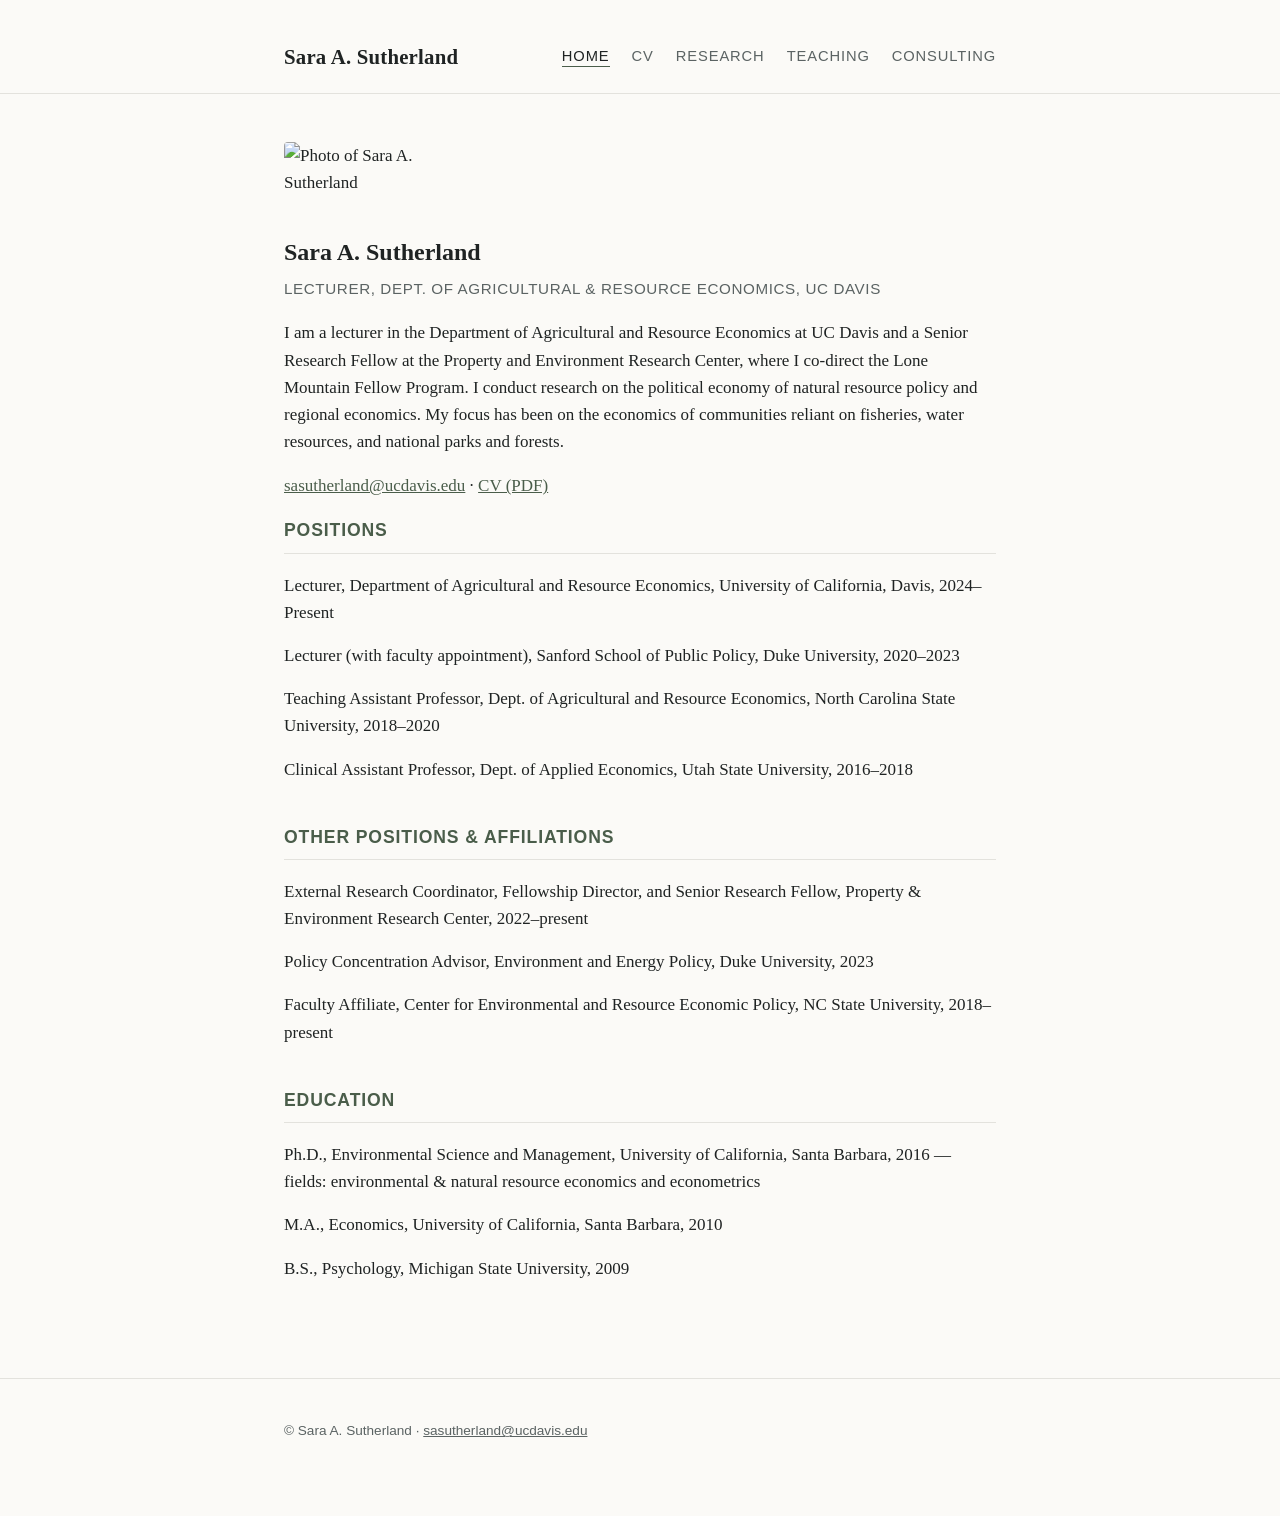
==== index.html @ a1b902f6 "Add files via upload" ====
<!DOCTYPE html>
<html lang="en">
<head>
<meta charset="UTF-8">
<meta name="viewport" content="width=device-width, initial-scale=1.0">
<title>Dr. Sara A. Sutherland, UC Davis | Lecturer</title>
<meta name="description" content="Sara Sutherland, Department of Ag and Resource Economics, UC Davis">
<link rel="stylesheet" href="style.css">
</head>
<body>
<header class="site-header">
  <div class="wrap">
    <p class="site-title"><a href="index.html">Sara A. Sutherland</a></p>
    <nav class="site-nav">
      <ul><li><a href="index.html" class="active">Home</a></li><li><a href="assets/Sutherland_CV.pdf" target="_blank" rel="noopener">CV</a></li><li><a href="research.html">Research</a></li><li><a href="teaching.html">Teaching</a></li><li><a href="consulting.html">Consulting</a></li></ul>
    </nav>
  </div>
</header>
<main>
  <div class="wrap">
    
<div class="hero">
  <img src="assets/headshot.jpg" alt="Photo of Sara A. Sutherland">
  <div class="intro">
    <h1>Sara A. Sutherland</h1>
    <p class="role">Lecturer, Dept. of Agricultural &amp; Resource Economics, UC Davis</p>
    <p>I am a lecturer in the Department of Agricultural and Resource Economics at UC Davis and a Senior Research Fellow at the Property and Environment Research Center, where I co-direct the Lone Mountain Fellow Program. I conduct research on the political economy of natural resource policy and regional economics. My focus has been on the economics of communities reliant on fisheries, water resources, and national parks and forests.</p>
    <p><a href="mailto:sasutherland@ucdavis.edu">sasutherland@ucdavis.edu</a> &middot; <a href="assets/Sutherland_CV.pdf" target="_blank" rel="noopener">CV (PDF)</a></p>
  </div>
</div>

<h2 class="section-title">Positions</h2>
<ul class="pub-list">
<li>Lecturer, Department of Agricultural and Resource Economics, University of California, Davis, 2024&ndash;Present</li>
<li>Lecturer (with faculty appointment), Sanford School of Public Policy, Duke University, 2020&ndash;2023</li>
<li>Teaching Assistant Professor, Dept. of Agricultural and Resource Economics, North Carolina State University, 2018&ndash;2020</li>
<li>Clinical Assistant Professor, Dept. of Applied Economics, Utah State University, 2016&ndash;2018</li>
</ul>

<h2 class="section-title">Other Positions &amp; Affiliations</h2>
<ul class="pub-list">
<li>External Research Coordinator, Fellowship Director, and Senior Research Fellow, Property &amp; Environment Research Center, 2022&ndash;present</li>
<li>Policy Concentration Advisor, Environment and Energy Policy, Duke University, 2023</li>
<li>Faculty Affiliate, Center for Environmental and Resource Economic Policy, NC State University, 2018&ndash;present</li>
</ul>

<h2 class="section-title">Education</h2>
<ul class="pub-list">
<li>Ph.D., Environmental Science and Management, University of California, Santa Barbara, 2016 &mdash; fields: environmental &amp; natural resource economics and econometrics</li>
<li>M.A., Economics, University of California, Santa Barbara, 2010</li>
<li>B.S., Psychology, Michigan State University, 2009</li>
</ul>

  </div>
</main>
<footer class="site-footer">
  <div class="wrap">
    <p>&copy; Sara A. Sutherland &middot; <a href="mailto:sasutherland@ucdavis.edu">sasutherland@ucdavis.edu</a></p>
  </div>
</footer>
</body>
</html>
---- style.css ----
:root {
  --ink: #1f2323;
  --muted: #5b6363;
  --line: #e3e2dd;
  --bg: #fbfaf7;
  --accent: #4a5d4a;
  --max-width: 760px;
}

* { box-sizing: border-box; }

html { -webkit-text-size-adjust: 100%; }

body {
  margin: 0;
  background: var(--bg);
  color: var(--ink);
  font-family: "Iowan Old Style", "Palatino Linotype", Palatino, Georgia, "Times New Roman", serif;
  line-height: 1.6;
  font-size: 17px;
}

.wrap {
  max-width: var(--max-width);
  margin: 0 auto;
  padding: 0 24px;
}

header.site-header {
  border-bottom: 1px solid var(--line);
  padding: 40px 0 20px;
}

.site-header .wrap {
  display: flex;
  flex-wrap: wrap;
  align-items: center;
  justify-content: space-between;
  gap: 16px;
}

.site-title {
  font-size: 1.3rem;
  font-weight: 600;
  letter-spacing: 0.01em;
  margin: 0;
}

.site-title a {
  color: var(--ink);
  text-decoration: none;
}

nav.site-nav ul {
  list-style: none;
  display: flex;
  flex-wrap: wrap;
  gap: 4px 22px;
  margin: 0;
  padding: 0;
  font-family: -apple-system, BlinkMacSystemFont, "Segoe UI", Helvetica, Arial, sans-serif;
  font-size: 0.92rem;
  text-transform: uppercase;
  letter-spacing: 0.06em;
}

nav.site-nav a {
  color: var(--muted);
  text-decoration: none;
  border-bottom: 1px solid transparent;
  padding-bottom: 2px;
}

nav.site-nav a:hover,
nav.site-nav a.active {
  color: var(--ink);
  border-bottom-color: var(--accent);
}

main {
  padding: 48px 0 80px;
}

.hero {
  display: flex;
  gap: 36px;
  align-items: flex-start;
  flex-wrap: wrap;
}

.hero img {
  width: 190px;
  height: auto;
  border-radius: 4px;
  flex-shrink: 0;
}

.hero .intro h1 {
  font-size: 1.5rem;
  margin: 0 0 6px;
}

.hero .intro .role {
  font-family: -apple-system, BlinkMacSystemFont, "Segoe UI", Helvetica, Arial, sans-serif;
  color: var(--muted);
  font-size: 0.95rem;
  margin: 0 0 18px;
  text-transform: uppercase;
  letter-spacing: 0.04em;
}

h1, h2, h3 {
  font-weight: 600;
  color: var(--ink);
}

h2.section-title {
  font-size: 1.1rem;
  text-transform: uppercase;
  letter-spacing: 0.05em;
  font-family: -apple-system, BlinkMacSystemFont, "Segoe UI", Helvetica, Arial, sans-serif;
  color: var(--accent);
  border-bottom: 1px solid var(--line);
  padding-bottom: 8px;
  margin: 40px 0 18px;
}

h2.section-title:first-of-type { margin-top: 0; }

ul.pub-list, ul.link-list {
  list-style: none;
  margin: 0;
  padding: 0;
}

ul.pub-list li {
  margin-bottom: 16px;
  padding-left: 0;
}

ul.link-list li {
  margin-bottom: 8px;
}

a {
  color: var(--accent);
}

a:hover { color: var(--ink); }

.entry {
  margin-bottom: 22px;
}

.entry .meta {
  font-family: -apple-system, BlinkMacSystemFont, "Segoe UI", Helvetica, Arial, sans-serif;
  font-size: 0.85rem;
  color: var(--muted);
  text-transform: uppercase;
  letter-spacing: 0.04em;
  margin-bottom: 4px;
}

.note {
  font-size: 0.95rem;
  color: var(--muted);
}

footer.site-footer {
  border-top: 1px solid var(--line);
  padding: 28px 0 60px;
  font-family: -apple-system, BlinkMacSystemFont, "Segoe UI", Helvetica, Arial, sans-serif;
  font-size: 0.85rem;
  color: var(--muted);
}

footer.site-footer a { color: var(--muted); }

@media (max-width: 520px) {
  nav.site-nav ul { gap: 4px 14px; font-size: 0.85rem; }
  .hero { flex-direction: column; align-items: center; text-align: center; }
}
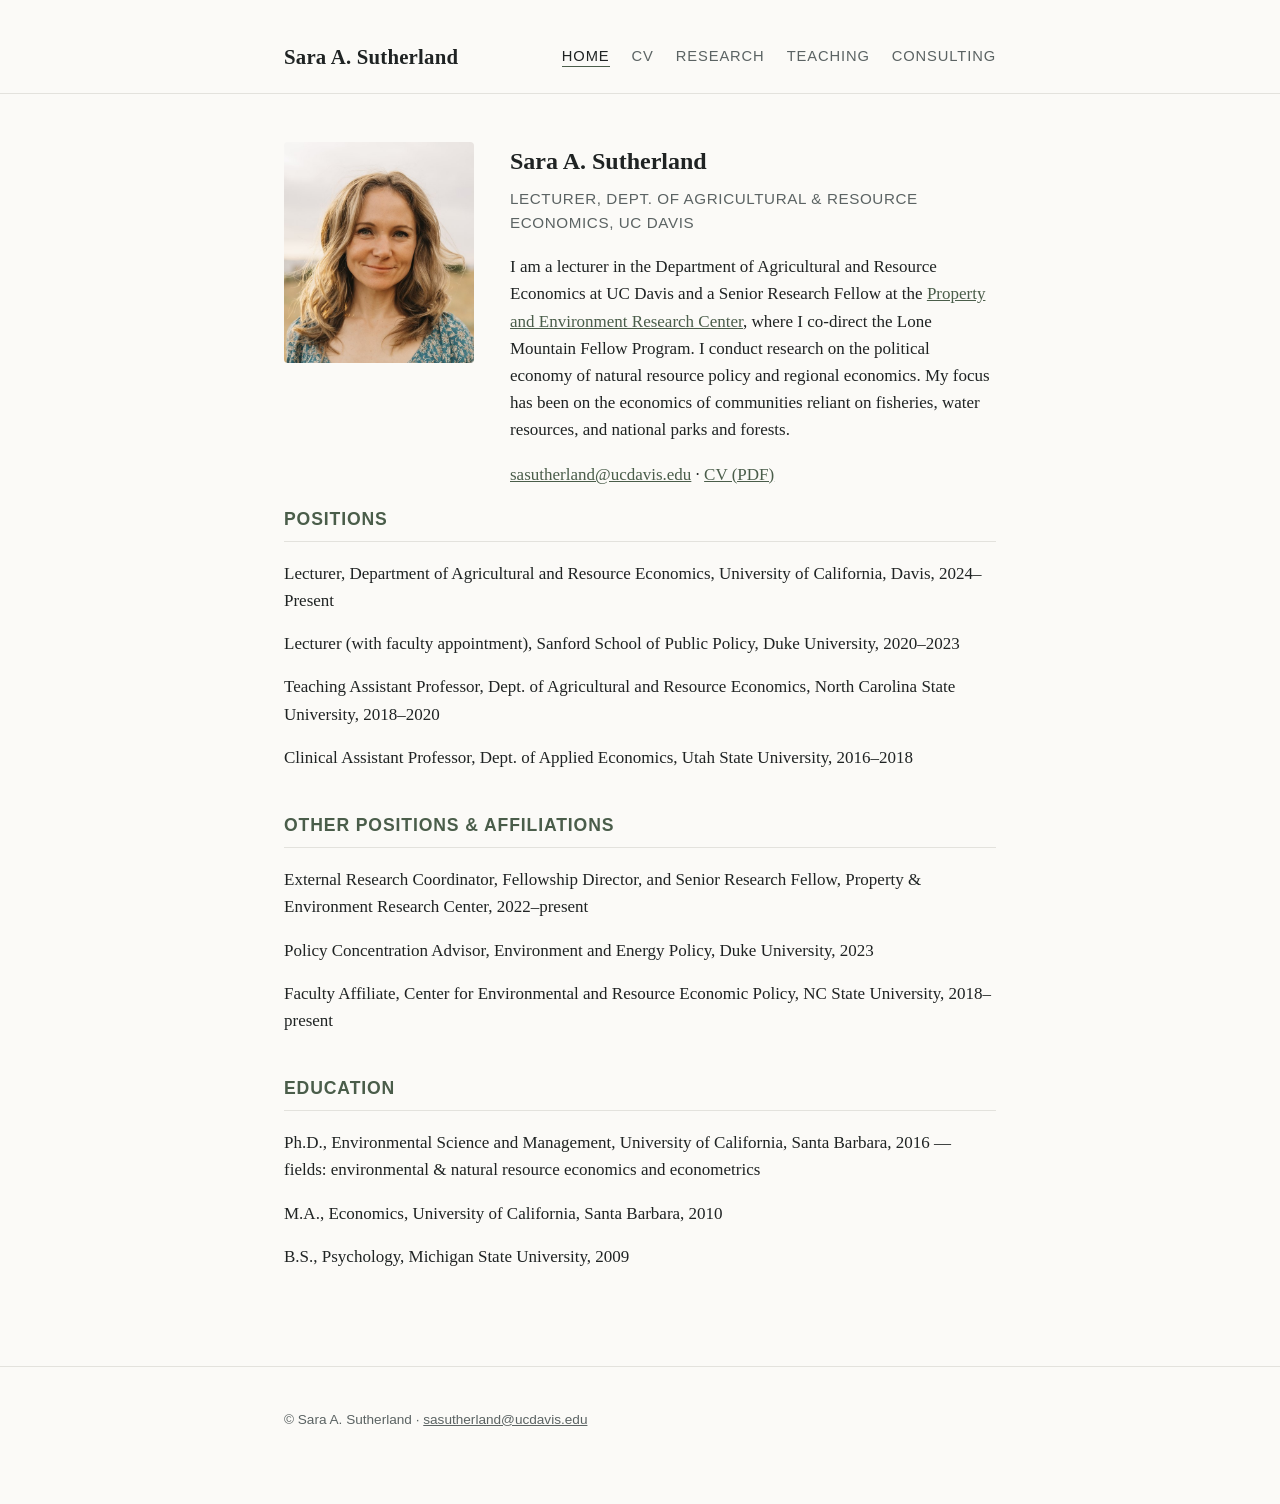
==== commit 23dd3d4d: "Add files via upload" ====
--- a/index.html
+++ b/index.html
@@ -24,7 +24,7 @@
   <div class="intro">
     <h1>Sara A. Sutherland</h1>
     <p class="role">Lecturer, Dept. of Agricultural &amp; Resource Economics, UC Davis</p>
-    <p>I am a lecturer in the Department of Agricultural and Resource Economics at UC Davis and a Senior Research Fellow at the Property and Environment Research Center, where I co-direct the Lone Mountain Fellow Program. I conduct research on the political economy of natural resource policy and regional economics. My focus has been on the economics of communities reliant on fisheries, water resources, and national parks and forests.</p>
+    <p>I am a lecturer in the Department of Agricultural and Resource Economics at UC Davis and a Senior Research Fellow at the <a href="https://perc.org/people/sara-sutherland/" target="_blank" rel="noopener">Property and Environment Research Center</a>, where I co-direct the Lone Mountain Fellow Program. I conduct research on the political economy of natural resource policy and regional economics. My focus has been on the economics of communities reliant on fisheries, water resources, and national parks and forests.</p>
     <p><a href="mailto:sasutherland@ucdavis.edu">sasutherland@ucdavis.edu</a> &middot; <a href="assets/Sutherland_CV.pdf" target="_blank" rel="noopener">CV (PDF)</a></p>
   </div>
 </div>
--- a/style.css
+++ b/style.css
@@ -95,6 +95,11 @@
   flex-shrink: 0;
 }
 
+.hero .intro {
+  flex: 1 1 260px;
+  min-width: 0;
+}
+
 .hero .intro h1 {
   font-size: 1.5rem;
   margin: 0 0 6px;
